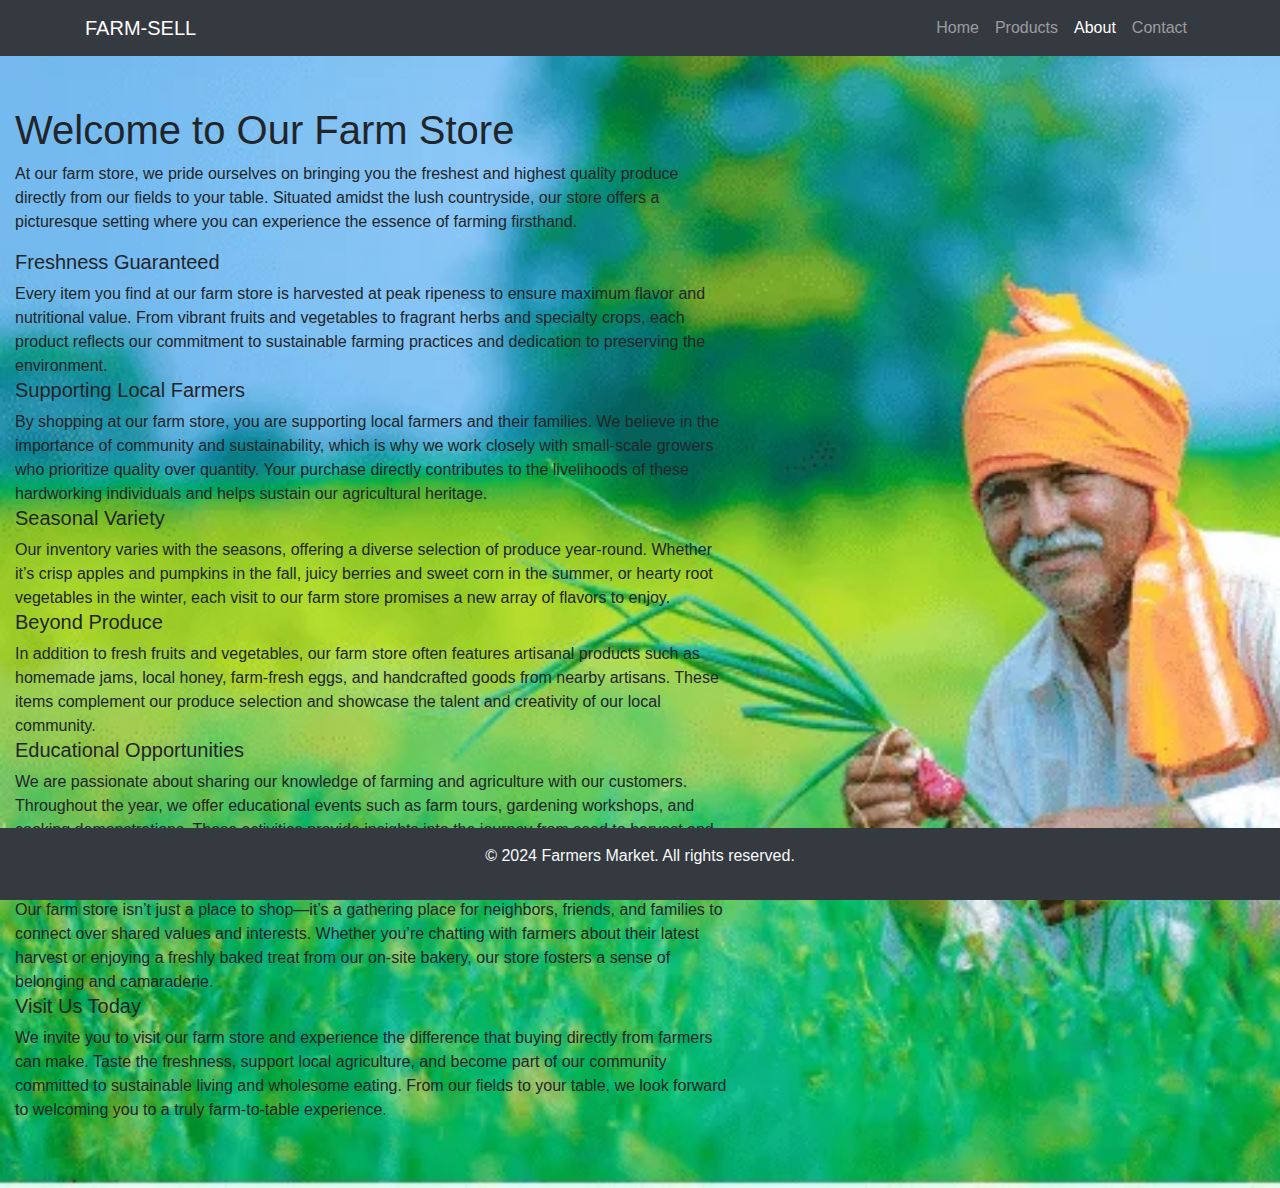
==== about.html @ be7890c1 "first commit" ====
<!DOCTYPE html>
<html lang="en">
<head>
    <meta charset="UTF-8">
    <meta name="viewport" content="width=device-width, initial-scale=1.0">
    <title>About - FARM-SELL</title>
    <link rel="stylesheet" href="https://stackpath.bootstrapcdn.com/bootstrap/4.5.2/css/bootstrap.min.css">
    <link rel="stylesheet" href="styles.css"> <!-- Custom CSS for additional styling -->
</head>
<body>
    <!-- Header -->
    <header>
        <nav class="navbar navbar-expand-lg navbar-dark bg-dark">
            <div class="container">
                <a class="navbar-brand" href="#">FARM-SELL</a>
                <button class="navbar-toggler" type="button" data-toggle="collapse" data-target="#navbarNav" aria-controls="navbarNav" aria-expanded="false" aria-label="Toggle navigation">
                    <span class="navbar-toggler-icon"></span>
                </button>
                <div class="collapse navbar-collapse" id="navbarNav">
                    <ul class="navbar-nav ml-auto">
                        <li class="nav-item">
                            <a class="nav-link" href="index.html">Home</a>
                        </li>
                        <li class="nav-item">
                            <a class="nav-link" href="products.html">Products</a>
                        </li>
                        <li class="nav-item active">
                            <a class="nav-link" href="about.html">About</a>
                        </li>
                        <li class="nav-item">
                            <a class="nav-link" href="contact.html">Contact</a>
                        </li>
                    </ul>
                </div>
            </div>
        </nav>
    </header>

    <!-- About Section -->
    <section class="about-section">
        <div class="col-md-7">
            <div class="row">
                <div class="col-lg-12">
    
                    <h1>Welcome to Our Farm Store</h1>
                        
                       <p> At our farm store, we pride ourselves on bringing you the freshest and highest quality produce directly from our fields to your table. Situated amidst the lush countryside, our store offers a picturesque setting where you can experience the essence of farming firsthand.</p>
                        
                        <h5>Freshness Guaranteed</h5>
                        
                        Every item you find at our farm store is harvested at peak ripeness to ensure maximum flavor and nutritional value. From vibrant fruits and vegetables to fragrant herbs and specialty crops, each product reflects our commitment to sustainable farming practices and dedication to preserving the environment.
                        
                        <h5>Supporting Local Farmers</h5>
                        
                        By shopping at our farm store, you are supporting local farmers and their families. We believe in the importance of community and sustainability, which is why we work closely with small-scale growers who prioritize quality over quantity. Your purchase directly contributes to the livelihoods of these hardworking individuals and helps sustain our agricultural heritage.
                        
                        <h5>Seasonal Variety</h5>
                        
                        Our inventory varies with the seasons, offering a diverse selection of produce year-round. Whether it’s crisp apples and pumpkins in the fall, juicy berries and sweet corn in the summer, or hearty root vegetables in the winter, each visit to our farm store promises a new array of flavors to enjoy.
                        
                        <h5>Beyond Produce</h5>
                        
                        In addition to fresh fruits and vegetables, our farm store often features artisanal products such as homemade jams, local honey, farm-fresh eggs, and handcrafted goods from nearby artisans. These items complement our produce selection and showcase the talent and creativity of our local community.
                        
                        <h5>Educational Opportunities</h5>
                        
                        We are passionate about sharing our knowledge of farming and agriculture with our customers. Throughout the year, we offer educational events such as farm tours, gardening workshops, and cooking demonstrations. These activities provide insights into the journey from seed to harvest and inspire a deeper appreciation for where our food comes from.
                        
                        <h5>Community Gathering Place</h5>
                        
                        Our farm store isn’t just a place to shop—it’s a gathering place for neighbors, friends, and families to connect over shared values and interests. Whether you’re chatting with farmers about their latest harvest or enjoying a freshly baked treat from our on-site bakery, our store fosters a sense of belonging and camaraderie.
                        
                        <h5>Visit Us Today</h5>
                        
                        We invite you to visit our farm store and experience the difference that buying directly from farmers can make. Taste the freshness, support local agriculture, and become part of our community committed to sustainable living and wholesome eating. From our fields to your table, we look forward to welcoming you to a truly farm-to-table experience.</p>
                    
                </div>

            </div>
        </div>
    </section>

    <!-- Footer -->
    <footer class="footer bg-dark text-light text-center py-3">
        <p>&copy; 2024 Farmers Market. All rights reserved.</p>
    </footer>

    <!-- Bootstrap JS and dependencies -->
    <script src="https://code.jquery.com/jquery-3.5.1.slim.min.js"></script>
    <script src="https://cdn.jsdelivr.net/npm/@popperjs/core@2.5.4/dist/umd/popper.min.js"></script>
    <script src="https://stackpath.bootstrapcdn.com/bootstrap/4.5.2/js/bootstrap.min.js"></script>
</body>
</html>
---- styles.css ----
/* styles.css */
.hero-section {
    background-image: url('bg.jpg');
    background-size: cover;
    color: #fff;
    padding: 200px;
    text-align: center;
}

.products-section {
    background-color: #c6e699;
}
.about-section {
    background-image:url('a.jpg');
    background-size: cover;
    padding: 50px 0;
}

.footer {
    position: fixed;
    bottom: 0;
    width: 100%;
    background-color: #343a40;
    color: #fff;
}
/* styles.css */
.contact-section {
    padding: 50px 0;
}

.footer {
    position: fixed;
    bottom: 0;
    width: 100%;
    background-color: #343a40;
    color: #fff;
}
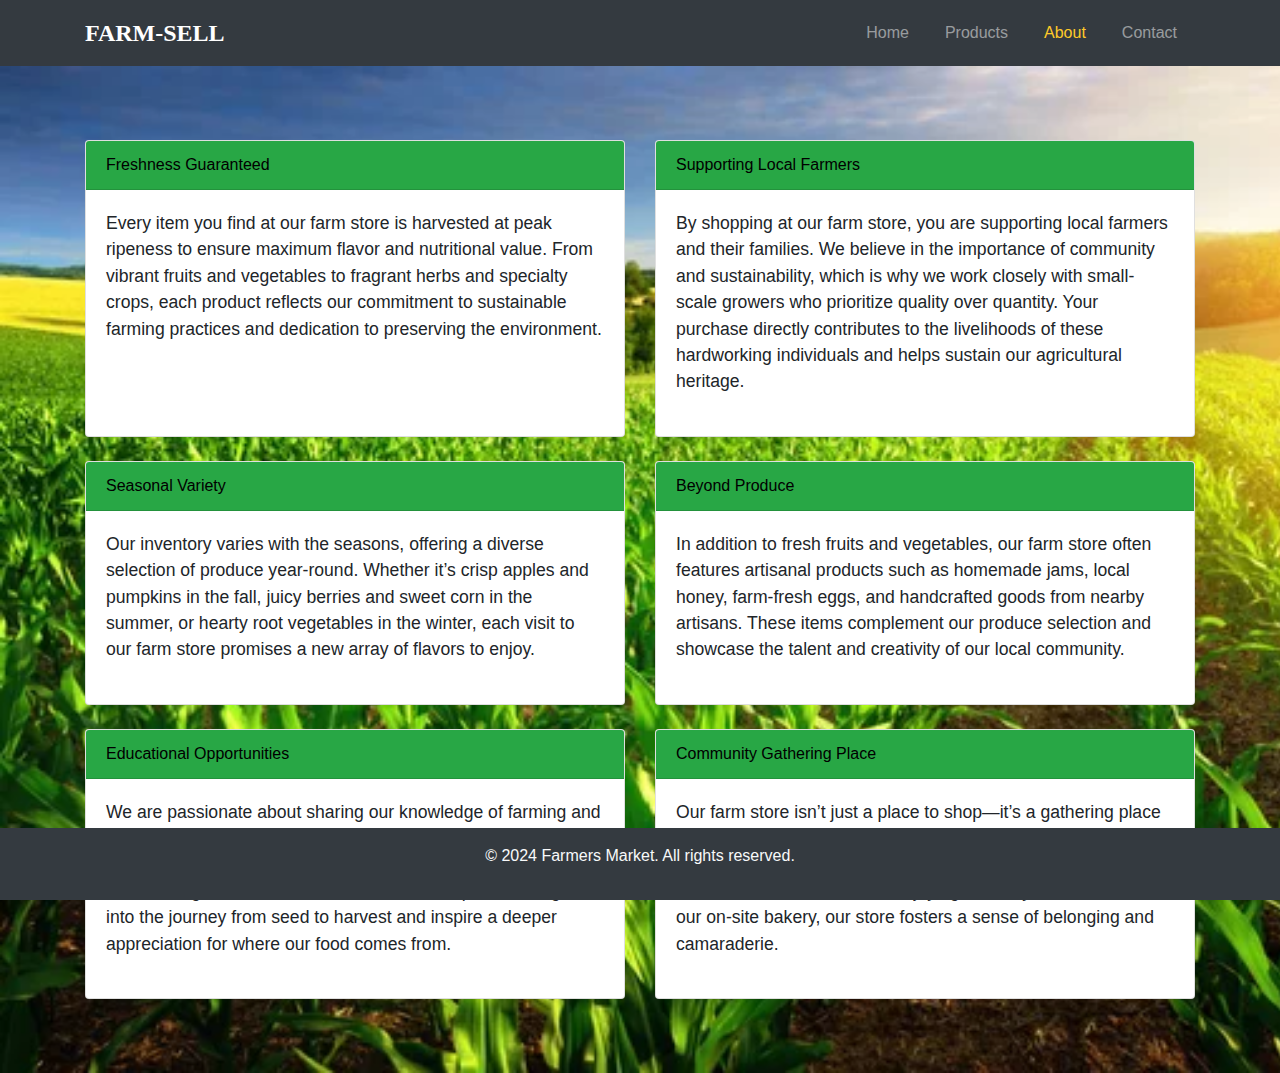
==== commit 7b78da09: "first commit" ====
--- a/about.html
+++ b/about.html
@@ -6,13 +6,17 @@
     <title>About - FARM-SELL</title>
     <link rel="stylesheet" href="https://stackpath.bootstrapcdn.com/bootstrap/4.5.2/css/bootstrap.min.css">
     <link rel="stylesheet" href="styles.css"> <!-- Custom CSS for additional styling -->
+    <style>
+        /* Custom CSS can be added here if needed */
+    </style>
 </head>
 <body>
+
     <!-- Header -->
     <header>
         <nav class="navbar navbar-expand-lg navbar-dark bg-dark">
             <div class="container">
-                <a class="navbar-brand" href="#">FARM-SELL</a>
+                <a class="navbar-brand navbar-brand-custom" href="#">FARM-SELL</a>
                 <button class="navbar-toggler" type="button" data-toggle="collapse" data-target="#navbarNav" aria-controls="navbarNav" aria-expanded="false" aria-label="Toggle navigation">
                     <span class="navbar-toggler-icon"></span>
                 </button>
@@ -38,42 +42,79 @@
 
     <!-- About Section -->
     <section class="about-section">
-        <div class="col-md-7">
+        <div class="container mt-4">
             <div class="row">
-                <div class="col-lg-12">
-    
-                    <h1>Welcome to Our Farm Store</h1>
-                        
-                       <p> At our farm store, we pride ourselves on bringing you the freshest and highest quality produce directly from our fields to your table. Situated amidst the lush countryside, our store offers a picturesque setting where you can experience the essence of farming firsthand.</p>
-                        
-                        <h5>Freshness Guaranteed</h5>
-                        
-                        Every item you find at our farm store is harvested at peak ripeness to ensure maximum flavor and nutritional value. From vibrant fruits and vegetables to fragrant herbs and specialty crops, each product reflects our commitment to sustainable farming practices and dedication to preserving the environment.
-                        
-                        <h5>Supporting Local Farmers</h5>
-                        
-                        By shopping at our farm store, you are supporting local farmers and their families. We believe in the importance of community and sustainability, which is why we work closely with small-scale growers who prioritize quality over quantity. Your purchase directly contributes to the livelihoods of these hardworking individuals and helps sustain our agricultural heritage.
-                        
-                        <h5>Seasonal Variety</h5>
-                        
-                        Our inventory varies with the seasons, offering a diverse selection of produce year-round. Whether it’s crisp apples and pumpkins in the fall, juicy berries and sweet corn in the summer, or hearty root vegetables in the winter, each visit to our farm store promises a new array of flavors to enjoy.
-                        
-                        <h5>Beyond Produce</h5>
-                        
-                        In addition to fresh fruits and vegetables, our farm store often features artisanal products such as homemade jams, local honey, farm-fresh eggs, and handcrafted goods from nearby artisans. These items complement our produce selection and showcase the talent and creativity of our local community.
-                        
-                        <h5>Educational Opportunities</h5>
-                        
-                        We are passionate about sharing our knowledge of farming and agriculture with our customers. Throughout the year, we offer educational events such as farm tours, gardening workshops, and cooking demonstrations. These activities provide insights into the journey from seed to harvest and inspire a deeper appreciation for where our food comes from.
-                        
-                        <h5>Community Gathering Place</h5>
-                        
-                        Our farm store isn’t just a place to shop—it’s a gathering place for neighbors, friends, and families to connect over shared values and interests. Whether you’re chatting with farmers about their latest harvest or enjoying a freshly baked treat from our on-site bakery, our store fosters a sense of belonging and camaraderie.
-                        
-                        <h5>Visit Us Today</h5>
-                        
-                        We invite you to visit our farm store and experience the difference that buying directly from farmers can make. Taste the freshness, support local agriculture, and become part of our community committed to sustainable living and wholesome eating. From our fields to your table, we look forward to welcoming you to a truly farm-to-table experience.</p>
-                    
+
+                <!-- Freshness Guaranteed -->
+                <div class="col-lg-6 mb-4">
+                    <div class="card">
+                        <div class="card-header">
+                            Freshness Guaranteed
+                        </div>
+                        <div class="card-body">
+                            <p>Every item you find at our farm store is harvested at peak ripeness to ensure maximum flavor and nutritional value. From vibrant fruits and vegetables to fragrant herbs and specialty crops, each product reflects our commitment to sustainable farming practices and dedication to preserving the environment.</p>
+                        </div>
+                    </div>
+                </div>
+
+                <!-- Supporting Local Farmers -->
+                <div class="col-lg-6 mb-4">
+                    <div class="card">
+                        <div class="card-header">
+                            Supporting Local Farmers
+                        </div>
+                        <div class="card-body">
+                            <p>By shopping at our farm store, you are supporting local farmers and their families. We believe in the importance of community and sustainability, which is why we work closely with small-scale growers who prioritize quality over quantity. Your purchase directly contributes to the livelihoods of these hardworking individuals and helps sustain our agricultural heritage.</p>
+                        </div>
+                    </div>
+                </div>
+
+                <!-- Seasonal Variety -->
+                <div class="col-lg-6 mb-4">
+                    <div class="card">
+                        <div class="card-header">
+                            Seasonal Variety
+                        </div>
+                        <div class="card-body">
+                            <p>Our inventory varies with the seasons, offering a diverse selection of produce year-round. Whether it’s crisp apples and pumpkins in the fall, juicy berries and sweet corn in the summer, or hearty root vegetables in the winter, each visit to our farm store promises a new array of flavors to enjoy.</p>
+                        </div>
+                    </div>
+                </div>
+
+                <!-- Beyond Produce -->
+                <div class="col-lg-6 mb-4">
+                    <div class="card">
+                        <div class="card-header">
+                            Beyond Produce
+                        </div>
+                        <div class="card-body">
+                            <p>In addition to fresh fruits and vegetables, our farm store often features artisanal products such as homemade jams, local honey, farm-fresh eggs, and handcrafted goods from nearby artisans. These items complement our produce selection and showcase the talent and creativity of our local community.</p>
+                        </div>
+                    </div>
+                </div>
+
+                <!-- Educational Opportunities -->
+                <div class="col-lg-6 mb-4">
+                    <div class="card">
+                        <div class="card-header">
+                            Educational Opportunities
+                        </div>
+                        <div class="card-body">
+                            <p>We are passionate about sharing our knowledge of farming and agriculture with our customers. Throughout the year, we offer educational events such as farm tours, gardening workshops, and cooking demonstrations. These activities provide insights into the journey from seed to harvest and inspire a deeper appreciation for where our food comes from.</p>
+                        </div>
+                    </div>
+                </div>
+
+                <!-- Community Gathering Place -->
+                <div class="col-lg-6 mb-4">
+                    <div class="card">
+                        <div class="card-header">
+                            Community Gathering Place
+                        </div>
+                        <div class="card-body">
+                            <p>Our farm store isn’t just a place to shop—it’s a gathering place for neighbors, friends, and families to connect over shared values and interests. Whether you’re chatting with farmers about their latest harvest or enjoying a freshly baked treat from our on-site bakery, our store fosters a sense of belonging and camaraderie.</p>
+                        </div>
+                    </div>
                 </div>
 
             </div>
@@ -89,5 +130,6 @@
     <script src="https://code.jquery.com/jquery-3.5.1.slim.min.js"></script>
     <script src="https://cdn.jsdelivr.net/npm/@popperjs/core@2.5.4/dist/umd/popper.min.js"></script>
     <script src="https://stackpath.bootstrapcdn.com/bootstrap/4.5.2/js/bootstrap.min.js"></script>
+
 </body>
 </html>
--- a/styles.css
+++ b/styles.css
@@ -5,13 +5,85 @@
     color: #fff;
     padding: 200px;
     text-align: center;
+    font-weight: bold; 
 }
 
+/* styles.css */
+
+/* styles.css */
+
+.navbar-brand-custom {
+    color: #fff; /* White color */
+    font-family: 'Times New Roman', Times, serif; /* Times New Roman font */
+    font-size: 24px; /* Adjust font size as needed */
+    font-weight: bold; /* Optionally, make the font bold */
+}
+
+/* Navbar links color */
+.navbar-nav .nav-link {
+    color: #fff; /* White color */
+}
+
+/* Navbar background color */
+.navbar {
+    background-color: #343a40; /* Dark background color */
+}
+
+/* Optional: Active link color */
+.navbar-nav .nav-item.active .nav-link {
+    color: #ffca28; /* Change active link color if needed */
+}
+
+
+.nav-item {
+        padding: 5px 10px;
+        transition: color 0.3s ease;
+}
 .products-section {
-    background-color: #c6e699;
+    background-image: url('bg.jpg');
+
 }
+/* styles.css */
+
+.card {
+    height: 100%; /* Ensures all cards in a row are of equal height */
+}
+
+.card-img-top {
+    height: 200px; /* Adjust image height as needed */
+    object-fit: cover; /* Ensure images maintain aspect ratio */
+}
+
+.card-title {
+    font-size: 1.25rem; /* Adjust title font size */
+}
+
+.card-text {
+    font-size: 1rem; /* Adjust text font size */
+}
+/* styles.css */
+
+.card {
+    transition: transform 0.3s ease; /* Add transition for transform property */
+}
+
+.card:hover {
+    transform: scale(1.05); /* Scale up the card slightly on hover */
+}
+.card {
+    margin-bottom: 5px;
+    padding: 10px 10py;
+}
+.card-header {
+    background-color: #28a745;
+    color: black;
+}
+.card-body {
+    font-size: 1.1em;
+}
+
 .about-section {
-    background-image:url('a.jpg');
+    background-image:url('p1.jpg');
     background-size: cover;
     padding: 50px 0;
 }
@@ -32,6 +104,6 @@
     position: fixed;
     bottom: 0;
     width: 100%;
-    background-color: #343a40;
+    background-color: #010101;
     color: #fff;
 }
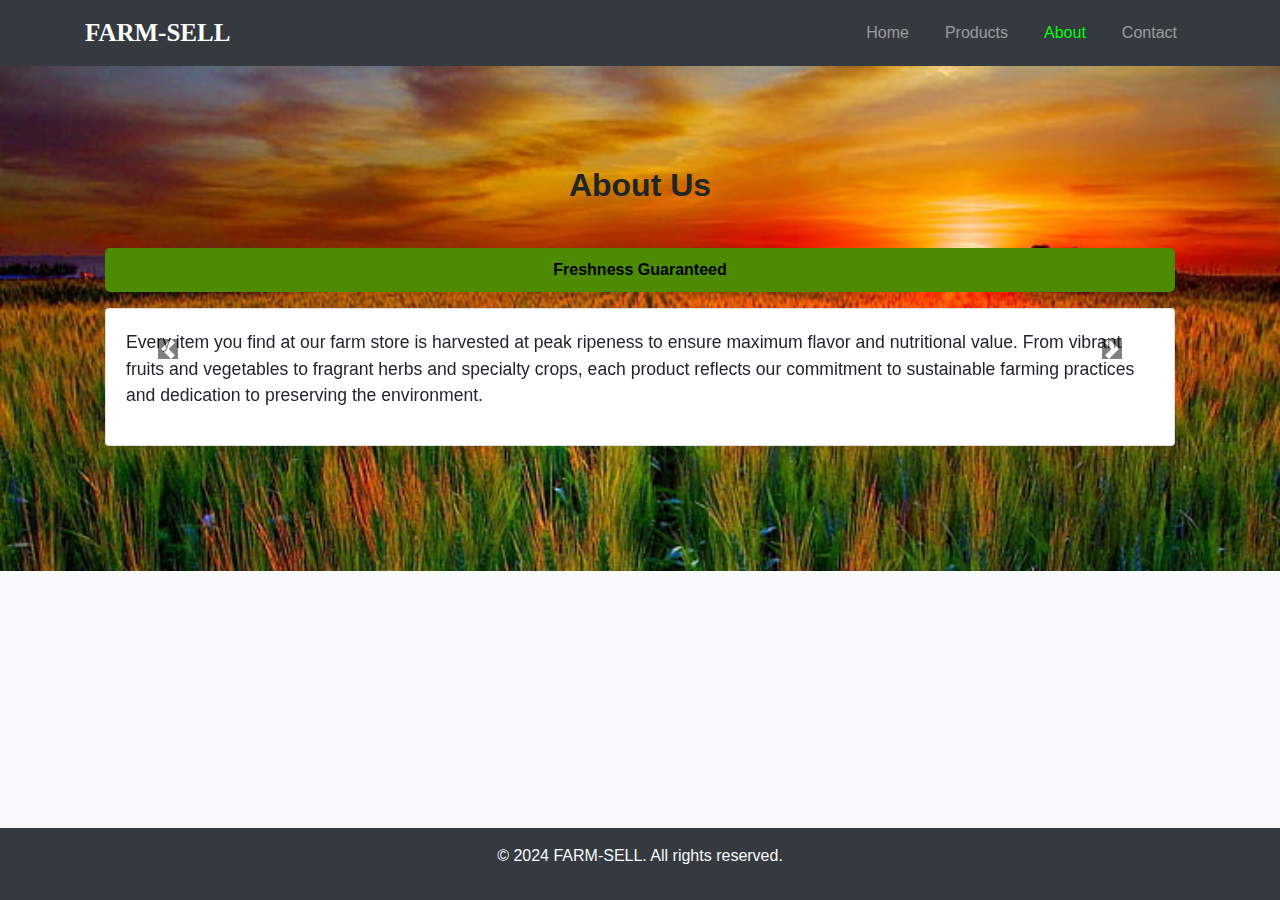
==== commit 9402982f: "second commit" ====
--- a/about.html
+++ b/about.html
@@ -7,7 +7,30 @@
     <link rel="stylesheet" href="https://stackpath.bootstrapcdn.com/bootstrap/4.5.2/css/bootstrap.min.css">
     <link rel="stylesheet" href="styles.css"> <!-- Custom CSS for additional styling -->
     <style>
-        /* Custom CSS can be added here if needed */
+        body {
+            background-color: #f8f9fa;
+        }
+        .carousel-item {
+            padding: 20px;
+        }
+        .carousel-header {
+            background-color: #4d8b05;
+            color: black;
+            text-align: center;
+            padding: 10px;
+            border-radius: 5px;
+        }
+        .footer {
+            background-color: #4a4a4a;
+        }
+        .carousel-control-prev-icon,
+        .carousel-control-next-icon {
+            background-color: black; /* Set the background color to black */
+        }
+        .carousel-control-prev-icon:hover,
+        .carousel-control-next-icon:hover {
+            background-color: #555; /* Optional: Change color on hover */
+        }
     </style>
 </head>
 <body>
@@ -16,7 +39,7 @@
     <header>
         <nav class="navbar navbar-expand-lg navbar-dark bg-dark">
             <div class="container">
-                <a class="navbar-brand navbar-brand-custom" href="#">FARM-SELL</a>
+                <a class="navbar-brand navbar-brand-custom" href="#"><b>FARM-SELL</b></a>
                 <button class="navbar-toggler" type="button" data-toggle="collapse" data-target="#navbarNav" aria-controls="navbarNav" aria-expanded="false" aria-label="Toggle navigation">
                     <span class="navbar-toggler-icon"></span>
                 </button>
@@ -42,94 +65,106 @@
 
     <!-- About Section -->
     <section class="about-section">
-        <div class="container mt-4">
-            <div class="row">
+        <div class="container mt-10">
+            <h2 class="text-center mb-4"><b>About Us</b></h2>
+            <div id="aboutCarousel" class="carousel slide" data-ride="carousel">
+                <div class="carousel-inner">
 
-                <!-- Freshness Guaranteed -->
-                <div class="col-lg-6 mb-4">
-                    <div class="card">
-                        <div class="card-header">
-                            Freshness Guaranteed
+                    <!-- Freshness Guaranteed -->
+                    <div class="carousel-item active">
+                        <div class="carousel-header">
+                            <b>Freshness Guaranteed</b>
                         </div>
-                        <div class="card-body">
-                            <p>Every item you find at our farm store is harvested at peak ripeness to ensure maximum flavor and nutritional value. From vibrant fruits and vegetables to fragrant herbs and specialty crops, each product reflects our commitment to sustainable farming practices and dedication to preserving the environment.</p>
+                        <div class="card mt-3">
+                            <div class="card-body">
+                                <p>Every item you find at our farm store is harvested at peak ripeness to ensure maximum flavor and nutritional value. From vibrant fruits and vegetables to fragrant herbs and specialty crops, each product reflects our commitment to sustainable farming practices and dedication to preserving the environment.</p>
+                            </div>
                         </div>
                     </div>
+
+                    <!-- Supporting Local Farmers -->
+                    <div class="carousel-item">
+                        <div class="carousel-header">
+                            <b>Supporting Local Farmers</b>
+                        </div>
+                        <div class="card mt-3">
+                            <div class="card-body">
+                                <p>By shopping at our farm store, you are supporting local farmers and their families. We believe in the importance of community and sustainability, which is why we work closely with small-scale growers who prioritize quality over quantity. Your purchase directly contributes to the livelihoods of these hardworking individuals and helps sustain our agricultural heritage.</p>
+                            </div>
+                        </div>
+                    </div>
+
+                    <!-- Seasonal Variety -->
+                    <div class="carousel-item">
+                        <div class="carousel-header">
+                            <b>Seasonal Variety</b>
+                        </div>
+                        <div class="card mt-3">
+                            <div class="card-body">
+                                <p>Our inventory varies with the seasons, offering a diverse selection of produce year-round. Whether it’s crisp apples and pumpkins in the fall, juicy berries and sweet corn in the summer, or hearty root vegetables in the winter, each visit to our farm store promises a new array of flavors to enjoy.</p>
+                            </div>
+                        </div>
+                    </div>
+
+                    <!-- Beyond Produce -->
+                    <div class="carousel-item">
+                        <div class="carousel-header">
+                            <b>Beyond Produce</b>
+                        </div>
+                        <div class="card mt-3">
+                            <div class="card-body">
+                                <p>In addition to fresh fruits and vegetables, our farm store often features artisanal products such as homemade jams, local honey, farm-fresh eggs, and handcrafted goods from nearby artisans. These items complement our produce selection and showcase the talent and creativity of our local community.</p>
+                            </div>
+                        </div>
+                    </div>
+
+                    <!-- Educational Opportunities -->
+                    <div class="carousel-item">
+                        <div class="carousel-header">
+                            <b>Educational Opportunities</b>
+                        </div>
+                        <div class="card mt-3">
+                            <div class="card-body">
+                                <p>We are passionate about sharing our knowledge of farming and agriculture with our customers. Throughout the year, we offer educational events such as farm tours, gardening workshops, and cooking demonstrations. These activities provide insights into the journey from seed to harvest and inspire a deeper appreciation for where our food comes from.</p>
+                            </div>
+                        </div>
+                    </div>
+
+                    <!-- Community Gathering Place -->
+                    <div class="carousel-item">
+                        <div class="carousel-header">
+                            <b>Community Gathering Place</b>
+                        </div>
+                        <div class="card mt-4">
+                            <div class="card-body">
+                                <p>Our farm store isn’t just a place to shop—it’s a gathering place for neighbors, friends, and families to connect over shared values and interests. Whether you’re chatting with farmers about their latest harvest or enjoying a freshly baked treat from our on-site bakery, our store fosters a sense of belonging and camaraderie.</p>
+                            </div>
+                        </div>
+                    </div>
+
                 </div>
 
-                <!-- Supporting Local Farmers -->
-                <div class="col-lg-6 mb-4">
-                    <div class="card">
-                        <div class="card-header">
-                            Supporting Local Farmers
-                        </div>
-                        <div class="card-body">
-                            <p>By shopping at our farm store, you are supporting local farmers and their families. We believe in the importance of community and sustainability, which is why we work closely with small-scale growers who prioritize quality over quantity. Your purchase directly contributes to the livelihoods of these hardworking individuals and helps sustain our agricultural heritage.</p>
-                        </div>
-                    </div>
-                </div>
-
-                <!-- Seasonal Variety -->
-                <div class="col-lg-6 mb-4">
-                    <div class="card">
-                        <div class="card-header">
-                            Seasonal Variety
-                        </div>
-                        <div class="card-body">
-                            <p>Our inventory varies with the seasons, offering a diverse selection of produce year-round. Whether it’s crisp apples and pumpkins in the fall, juicy berries and sweet corn in the summer, or hearty root vegetables in the winter, each visit to our farm store promises a new array of flavors to enjoy.</p>
-                        </div>
-                    </div>
-                </div>
-
-                <!-- Beyond Produce -->
-                <div class="col-lg-6 mb-4">
-                    <div class="card">
-                        <div class="card-header">
-                            Beyond Produce
-                        </div>
-                        <div class="card-body">
-                            <p>In addition to fresh fruits and vegetables, our farm store often features artisanal products such as homemade jams, local honey, farm-fresh eggs, and handcrafted goods from nearby artisans. These items complement our produce selection and showcase the talent and creativity of our local community.</p>
-                        </div>
-                    </div>
-                </div>
-
-                <!-- Educational Opportunities -->
-                <div class="col-lg-6 mb-4">
-                    <div class="card">
-                        <div class="card-header">
-                            Educational Opportunities
-                        </div>
-                        <div class="card-body">
-                            <p>We are passionate about sharing our knowledge of farming and agriculture with our customers. Throughout the year, we offer educational events such as farm tours, gardening workshops, and cooking demonstrations. These activities provide insights into the journey from seed to harvest and inspire a deeper appreciation for where our food comes from.</p>
-                        </div>
-                    </div>
-                </div>
-
-                <!-- Community Gathering Place -->
-                <div class="col-lg-6 mb-4">
-                    <div class="card">
-                        <div class="card-header">
-                            Community Gathering Place
-                        </div>
-                        <div class="card-body">
-                            <p>Our farm store isn’t just a place to shop—it’s a gathering place for neighbors, friends, and families to connect over shared values and interests. Whether you’re chatting with farmers about their latest harvest or enjoying a freshly baked treat from our on-site bakery, our store fosters a sense of belonging and camaraderie.</p>
-                        </div>
-                    </div>
-                </div>
-
+                <!-- Carousel Controls -->
+                <a class="carousel-control-prev" href="#aboutCarousel" role="button" data-slide="prev">
+                    <span class="carousel-control-prev-icon" aria-hidden="true"></span>
+                    <span class="sr-only">Previous</span>
+                </a>
+                <a class="carousel-control-next" href="#aboutCarousel" role="button" data-slide="next">
+                    <span class="carousel-control-next-icon" aria-hidden="true"></span>
+                    <span class="sr-only">Next</span>
+                </a>
             </div>
         </div>
     </section>
 
     <!-- Footer -->
     <footer class="footer bg-dark text-light text-center py-3">
-        <p>&copy; 2024 Farmers Market. All rights reserved.</p>
+        <p>&copy; 2024 FARM-SELL. All rights reserved.</p>
     </footer>
 
     <!-- Bootstrap JS and dependencies -->
     <script src="https://code.jquery.com/jquery-3.5.1.slim.min.js"></script>
     <script src="https://cdn.jsdelivr.net/npm/@popperjs/core@2.5.4/dist/umd/popper.min.js"></script>
     <script src="https://stackpath.bootstrapcdn.com/bootstrap/4.5.2/js/bootstrap.min.js"></script>
-
 </body>
 </html>
--- a/styles.css
+++ b/styles.css
@@ -3,19 +3,31 @@
     background-image: url('bg.jpg');
     background-size: cover;
     color: #fff;
-    padding: 200px;
+    padding: 200px 0;
     text-align: center;
     font-weight: bold; 
 }
+.contact-section {
+    padding: 80px 0; /* Increased top and bottom padding */
+}
 
 /* styles.css */
+.carousel-control-prev-icon,
+.carousel-control-next-icon {
+    background-color: black; /* Set the background color to black */
+}
+
+.carousel-control-prev-icon:hover,
+.carousel-control-next-icon:hover {
+    background-color: #555; /* Optional: Change color on hover for better UX */
+}
 
 /* styles.css */
 
 .navbar-brand-custom {
     color: #fff; /* White color */
     font-family: 'Times New Roman', Times, serif; /* Times New Roman font */
-    font-size: 24px; /* Adjust font size as needed */
+    font-size: 25px; /* Adjust font size as needed */
     font-weight: bold; /* Optionally, make the font bold */
 }
 
@@ -31,7 +43,7 @@
 
 /* Optional: Active link color */
 .navbar-nav .nav-item.active .nav-link {
-    color: #ffca28; /* Change active link color if needed */
+    color: #09fd09; /* Change active link color if needed */
 }
 
 
@@ -41,6 +53,8 @@
 }
 .products-section {
     background-image: url('bg.jpg');
+    background-size: cover;
+    padding: 100px 0;
 
 }
 /* styles.css */
@@ -83,9 +97,9 @@
 }
 
 .about-section {
-    background-image:url('p1.jpg');
+    background-image:url('s.jpg');
     background-size: cover;
-    padding: 50px 0;
+    padding: 100px 0;
 }
 
 .footer {
